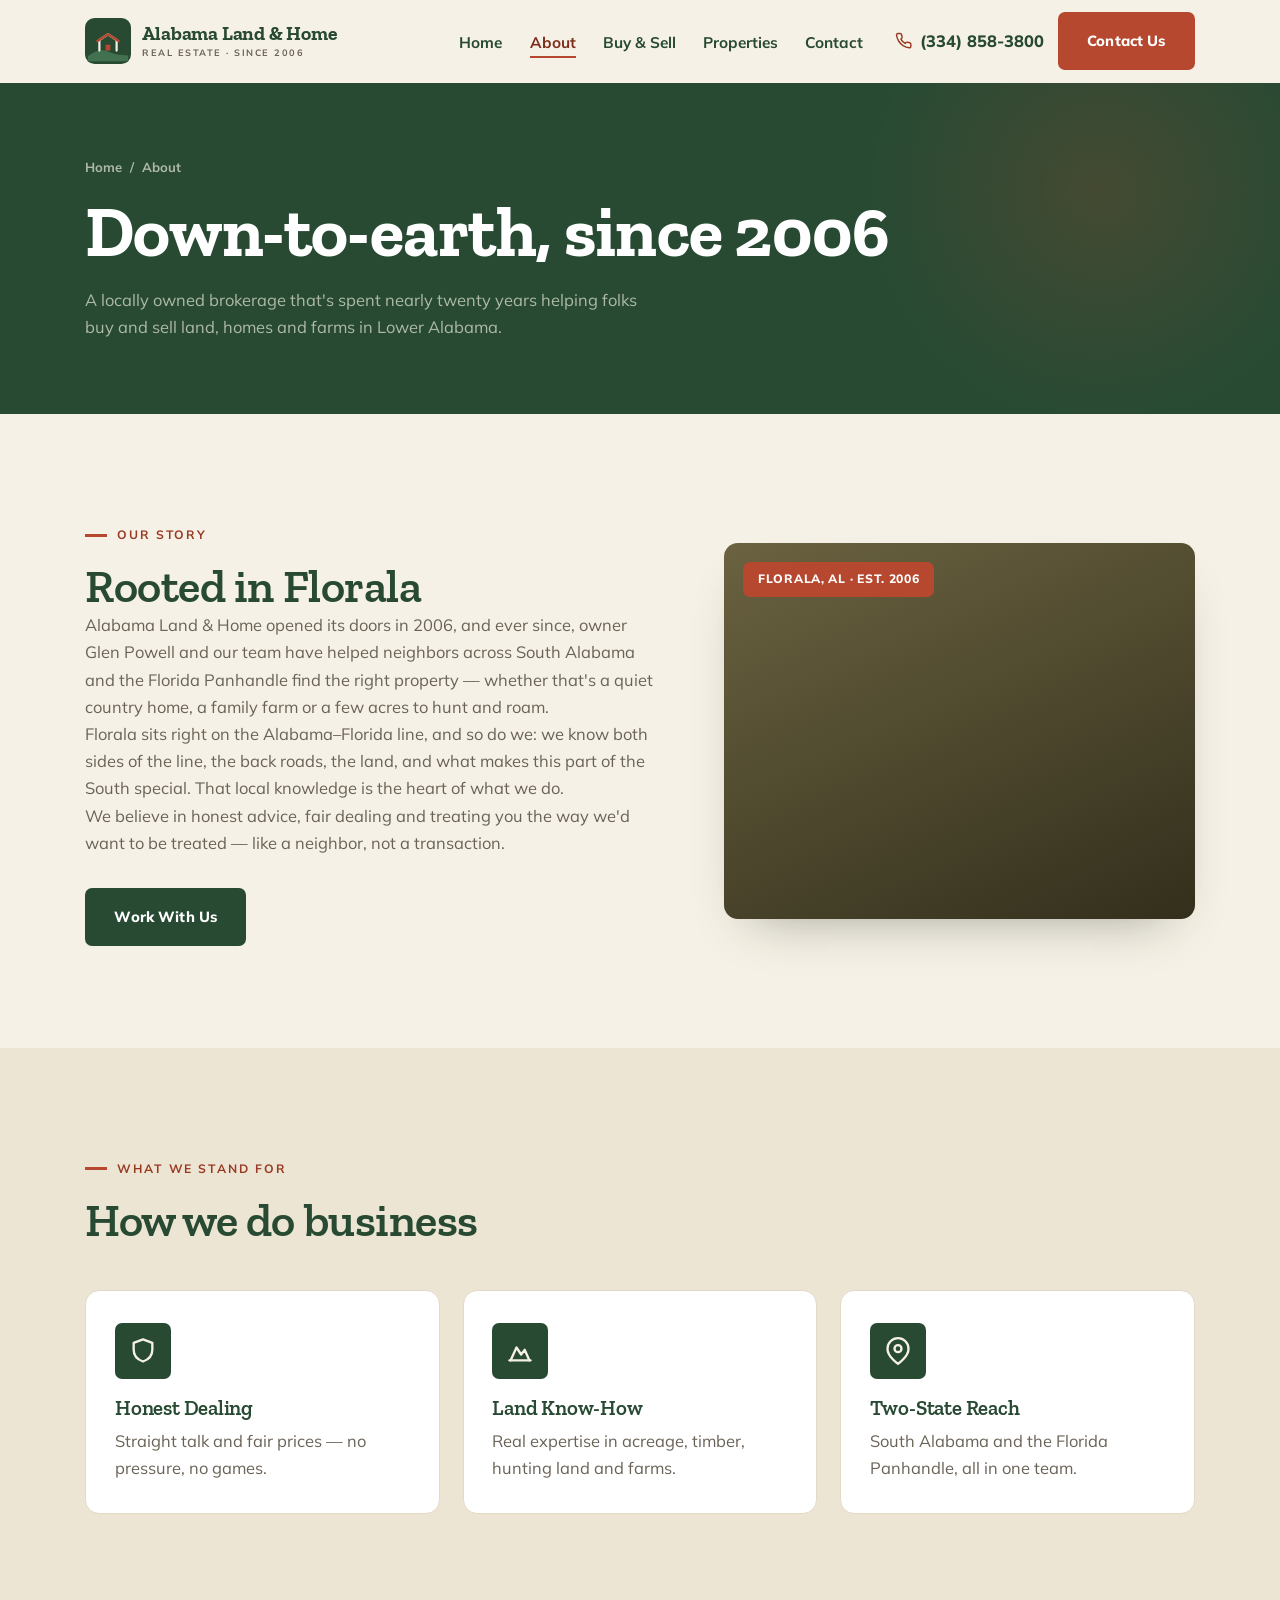
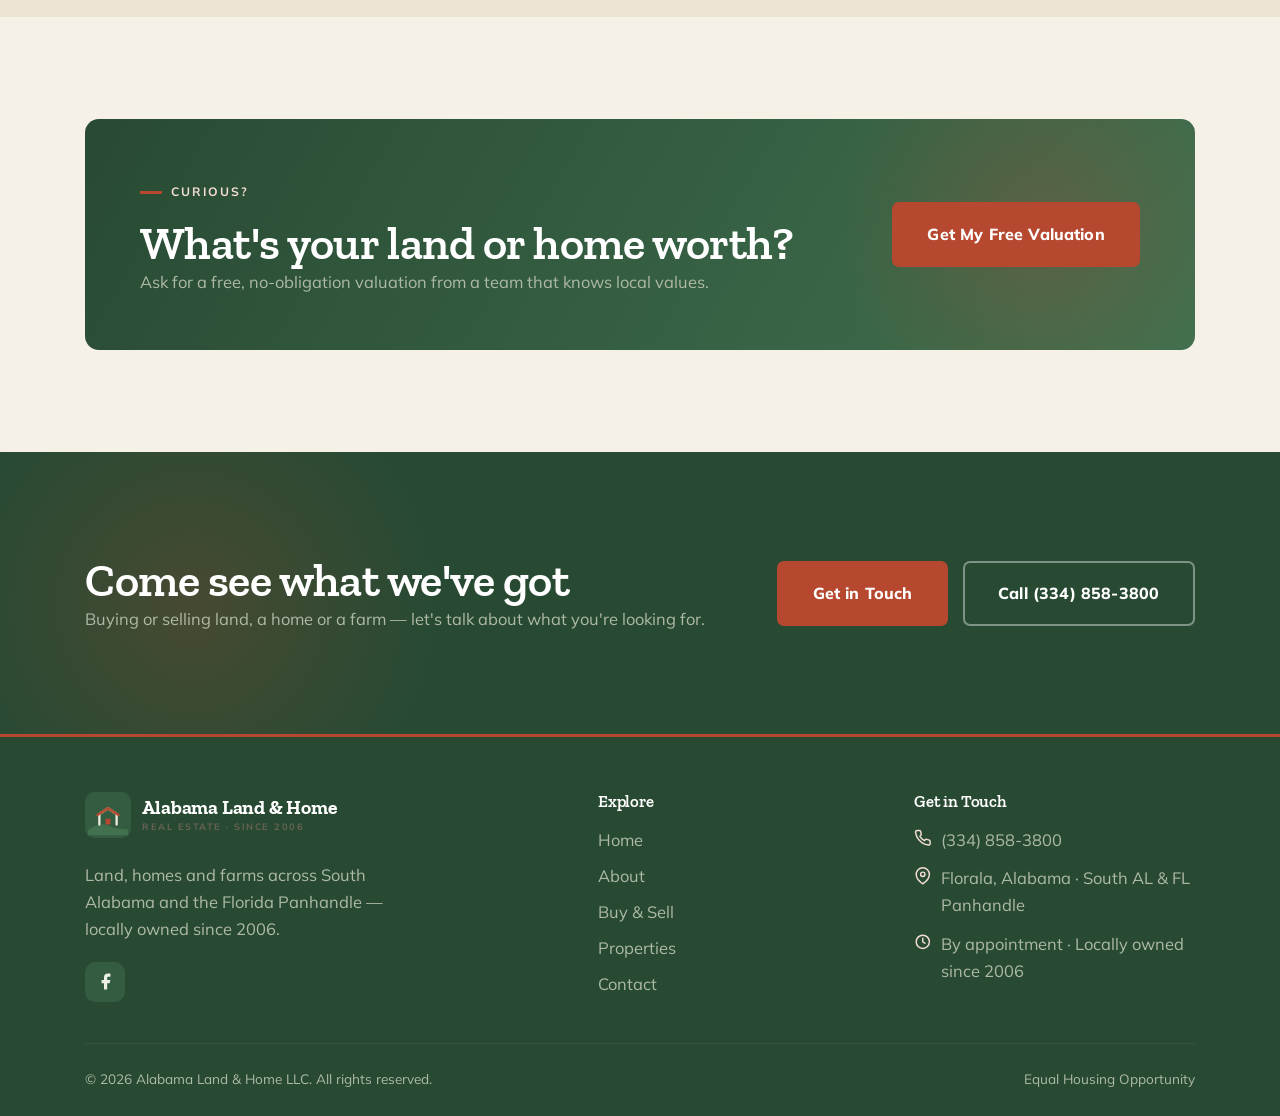
==== about.html @ 08a9256e "Initial commit: Alabama Land & Home LLC website Co-Authored-By: Claude Opus 4.8 <noreply@anthropic.c" ====
<!DOCTYPE html>
<html lang="en" class="no-js">
<head>
  <meta charset="UTF-8" />
  <meta name="viewport" content="width=device-width, initial-scale=1.0" />
  <title>About | Alabama Land &amp; Home LLC — Florala, AL Since 2006</title>
  <meta name="description" content="Alabama Land & Home LLC is a locally owned brokerage in Florala, AL, helping buyers and sellers find land, homes and farms across South Alabama and the FL Panhandle since 2006." />
  <meta name="theme-color" content="#284a33" />
  <link rel="icon" href="assets/icons/favicon.svg" type="image/svg+xml" />
  <link rel="preconnect" href="https://fonts.googleapis.com" />
  <link rel="preconnect" href="https://fonts.gstatic.com" crossorigin />
  <link href="https://fonts.googleapis.com/css2?family=Zilla+Slab:wght@500;600;700&family=Mulish:wght@400;500;600;700;800&display=swap" rel="stylesheet" />
  <link rel="stylesheet" href="css/style.css" />
</head>
<body>
  <a class="skip-link" href="#main">Skip to content</a>

  <header class="header">
    <div class="container">
      <nav class="nav" aria-label="Primary">
        <a href="index.html" class="logo" aria-label="Alabama Land & Home — home">
          <svg class="logo__mark" viewBox="0 0 48 48" aria-hidden="true">
            <rect width="48" height="48" rx="10" fill="#284a33"/>
            <path d="M3 40 Q15 31 24 35 T45 39 V45 H3 Z" fill="#41714f"/>
            <path d="M15 34V23l9-6 9 6v11" fill="none" stroke="#f6f1e6" stroke-width="2.3" stroke-linejoin="round" stroke-linecap="round"/>
            <path d="M13 24l11-7 11 7" fill="none" stroke="#b5482e" stroke-width="2.6" stroke-linejoin="round" stroke-linecap="round"/>
            <rect x="21.5" y="28" width="5" height="6" rx="0.5" fill="#b5482e"/>
          </svg>
          <span class="logo__name">Alabama Land &amp; Home<small>Real Estate · Since 2006</small></span>
        </a>
        <div class="nav__menu" id="nav-menu">
          <ul class="nav__links">
            <li><a class="nav__link" href="index.html">Home</a></li>
            <li><a class="nav__link" href="about.html">About</a></li>
            <li><a class="nav__link" href="services.html">Buy &amp; Sell</a></li>
            <li><a class="nav__link" href="gallery.html">Properties</a></li>
            <li><a class="nav__link" href="contact.html">Contact</a></li>
          </ul>
          <div class="nav__actions">
            <a href="tel:+13348583800" class="nav__phone" aria-label="Call (334) 858-3800">
              <svg viewBox="0 0 24 24" fill="none" stroke="currentColor" stroke-width="2" stroke-linecap="round" stroke-linejoin="round" aria-hidden="true"><path d="M22 16.92v3a2 2 0 0 1-2.18 2 19.79 19.79 0 0 1-8.63-3.07 19.5 19.5 0 0 1-6-6 19.79 19.79 0 0 1-3.07-8.67A2 2 0 0 1 4.11 2h3a2 2 0 0 1 2 1.72c.13.96.36 1.9.7 2.81a2 2 0 0 1-.45 2.11L8.09 9.91a16 16 0 0 0 6 6l1.27-1.27a2 2 0 0 1 2.11-.45c.91.34 1.85.57 2.81.7A2 2 0 0 1 22 16.92Z"/></svg>
              (334) 858-3800
            </a>
            <a href="contact.html" class="btn">Contact Us</a>
          </div>
        </div>
        <button class="nav__toggle" aria-label="Toggle menu" aria-controls="nav-menu" aria-expanded="false"><span></span></button>
      </nav>
    </div>
  </header>
  <div class="nav-scrim" aria-hidden="true"></div>

  <main id="main">
    <section class="pagehero">
      <div class="container pagehero__inner">
        <nav class="crumbs" aria-label="Breadcrumb"><a href="index.html">Home</a> / <span>About</span></nav>
        <h1>Down-to-earth, since 2006</h1>
        <p>A locally owned brokerage that's spent nearly twenty years helping folks buy and sell land, homes and farms in Lower Alabama.</p>
      </div>
    </section>

    <!-- STORY -->
    <section class="section">
      <div class="container split split--wide-left">
        <div class="reveal">
          <span class="eyebrow">Our Story</span>
          <h2 style="margin-top:1rem">Rooted in Florala</h2>
          <p class="muted">Alabama Land &amp; Home opened its doors in 2006, and ever since, owner Glen Powell and our team have helped neighbors across South Alabama and the Florida Panhandle find the right property — whether that's a quiet country home, a family farm or a few acres to hunt and roam.</p>
          <p class="muted">Florala sits right on the Alabama–Florida line, and so do we: we know both sides of the line, the back roads, the land, and what makes this part of the South special. That local knowledge is the heart of what we do.</p>
          <p class="muted">We believe in honest advice, fair dealing and treating you the way we'd want to be treated — like a neighbor, not a transaction.</p>
          <a href="contact.html" class="btn btn--pine mt-2">Work With Us</a>
        </div>
        <div class="feature__media feature__media--2 reveal" data-delay="1">
          <!-- Replace background with a real land / office / Glen Powell photo -->
          <span class="pill">Florala, AL · Est. 2006</span>
        </div>
      </div>
    </section>

    <!-- VALUES -->
    <section class="section section--cream">
      <div class="container">
        <div class="section-head reveal">
          <span class="eyebrow">What We Stand For</span>
          <h2 style="margin-top:1rem">How we do business</h2>
        </div>
        <div class="duo" style="grid-template-columns:repeat(auto-fit,minmax(230px,1fr))">
          <div class="duo__card"><div class="duo__ic"><svg viewBox="0 0 24 24" fill="none" stroke="currentColor" stroke-width="2" stroke-linecap="round" stroke-linejoin="round"><path d="M12 2 4 5v6c0 5 3.4 8.5 8 10 4.6-1.5 8-5 8-10V5l-8-3Z"/></svg></div><h3 style="font-size:1.3rem">Honest Dealing</h3><p>Straight talk and fair prices — no pressure, no games.</p></div>
          <div class="duo__card"><div class="duo__ic"><svg viewBox="0 0 24 24" fill="none" stroke="currentColor" stroke-width="2" stroke-linecap="round" stroke-linejoin="round"><path d="M3 20h18"/><path d="M4 20l5-11 4 6 3-4 4 9"/></svg></div><h3 style="font-size:1.3rem">Land Know-How</h3><p>Real expertise in acreage, timber, hunting land and farms.</p></div>
          <div class="duo__card"><div class="duo__ic"><svg viewBox="0 0 24 24" fill="none" stroke="currentColor" stroke-width="2" stroke-linecap="round" stroke-linejoin="round"><path d="M21 10c0 7-9 13-9 13s-9-6-9-13a9 9 0 0 1 18 0Z"/><circle cx="12" cy="10" r="3"/></svg></div><h3 style="font-size:1.3rem">Two-State Reach</h3><p>South Alabama and the Florida Panhandle, all in one team.</p></div>
        </div>
      </div>
    </section>

    <!-- VALUATION -->
    <section class="section">
      <div class="container">
        <div class="valuation reveal">
          <div class="valuation__inner">
            <div>
              <span class="eyebrow eyebrow--light">Curious?</span>
              <h2 style="margin-top:1rem">What's your land or home worth?</h2>
              <p>Ask for a free, no-obligation valuation from a team that knows local values.</p>
            </div>
            <div><a href="contact.html" class="btn btn--lg">Get My Free Valuation</a></div>
          </div>
        </div>
      </div>
    </section>

    <!-- CTA -->
    <section class="section cta">
      <div class="container cta__inner">
        <div class="reveal">
          <h2>Come see what we've got</h2>
          <p>Buying or selling land, a home or a farm — let's talk about what you're looking for.</p>
        </div>
        <div class="hero__actions reveal" data-delay="1">
          <a href="contact.html" class="btn btn--lg">Get in Touch</a>
          <a href="tel:+13348583800" class="btn btn--ghost-light btn--lg">Call (334) 858-3800</a>
        </div>
      </div>
    </section>
  </main>

  <footer class="footer">
    <div class="container">
      <div class="footer__grid">
        <div class="footer__about">
          <a href="index.html" class="logo" aria-label="Alabama Land & Home — home">
            <svg class="logo__mark" viewBox="0 0 48 48" aria-hidden="true">
              <rect width="48" height="48" rx="10" fill="#335c41"/>
              <path d="M3 40 Q15 31 24 35 T45 39 V45 H3 Z" fill="#41714f"/>
              <path d="M15 34V23l9-6 9 6v11" fill="none" stroke="#f6f1e6" stroke-width="2.3" stroke-linejoin="round" stroke-linecap="round"/>
              <path d="M13 24l11-7 11 7" fill="none" stroke="#b5482e" stroke-width="2.6" stroke-linejoin="round" stroke-linecap="round"/>
              <rect x="21.5" y="28" width="5" height="6" rx="0.5" fill="#b5482e"/>
            </svg>
            <span class="logo__name">Alabama Land &amp; Home<small>Real Estate · Since 2006</small></span>
          </a>
          <p>Land, homes and farms across South Alabama and the Florida Panhandle — locally owned since 2006.</p>
          <div class="footer__social">
            <a href="https://www.facebook.com/alabamalandandhome/" target="_blank" rel="noopener" aria-label="Alabama Land & Home on Facebook"><svg viewBox="0 0 24 24" fill="currentColor"><path d="M18 2h-3a5 5 0 0 0-5 5v3H7v4h3v8h4v-8h3l1-4h-4V7a1 1 0 0 1 1-1h3z"/></svg></a>
          </div>
        </div>
        <div>
          <h4>Explore</h4>
          <ul class="footer__links">
            <li><a href="index.html">Home</a></li>
            <li><a href="about.html">About</a></li>
            <li><a href="services.html">Buy &amp; Sell</a></li>
            <li><a href="gallery.html">Properties</a></li>
            <li><a href="contact.html">Contact</a></li>
          </ul>
        </div>
        <div>
          <h4>Get in Touch</h4>
          <ul class="footer__contact">
            <li><svg viewBox="0 0 24 24" fill="none" stroke="currentColor" stroke-width="2" stroke-linecap="round" stroke-linejoin="round"><path d="M22 16.92v3a2 2 0 0 1-2.18 2 19.79 19.79 0 0 1-8.63-3.07 19.5 19.5 0 0 1-6-6 19.79 19.79 0 0 1-3.07-8.67A2 2 0 0 1 4.11 2h3a2 2 0 0 1 2 1.72c.13.96.36 1.9.7 2.81a2 2 0 0 1-.45 2.11L8.09 9.91a16 16 0 0 0 6 6l1.27-1.27a2 2 0 0 1 2.11-.45c.91.34 1.85.57 2.81.7A2 2 0 0 1 22 16.92Z"/></svg><a href="tel:+13348583800">(334) 858-3800</a></li>
            <li><svg viewBox="0 0 24 24" fill="none" stroke="currentColor" stroke-width="2" stroke-linecap="round" stroke-linejoin="round"><path d="M21 10c0 7-9 13-9 13s-9-6-9-13a9 9 0 0 1 18 0Z"/><circle cx="12" cy="10" r="3"/></svg><span>Florala, Alabama · South AL &amp; FL Panhandle</span></li>
            <li><svg viewBox="0 0 24 24" fill="none" stroke="currentColor" stroke-width="2" stroke-linecap="round" stroke-linejoin="round"><circle cx="12" cy="12" r="9"/><polyline points="12 7 12 12 15 14"/></svg><span>By appointment · Locally owned since 2006</span></li>
          </ul>
        </div>
      </div>
      <div class="footer__bottom">
        <span>&copy; <span id="year">2026</span> Alabama Land &amp; Home LLC. All rights reserved.</span>
        <span>Equal Housing Opportunity</span>
      </div>
    </div>
  </footer>

  <button class="to-top" aria-label="Back to top"><svg viewBox="0 0 24 24" fill="none" stroke="currentColor" stroke-width="2.4" stroke-linecap="round" stroke-linejoin="round" width="20" height="20"><polyline points="18 15 12 9 6 15"/></svg></button>
  <nav class="callbar" aria-label="Quick actions">
    <a href="tel:+13348583800"><svg viewBox="0 0 24 24" fill="none" stroke="currentColor" stroke-width="2" stroke-linecap="round" stroke-linejoin="round"><path d="M22 16.92v3a2 2 0 0 1-2.18 2 19.79 19.79 0 0 1-8.63-3.07 19.5 19.5 0 0 1-6-6 19.79 19.79 0 0 1-3.07-8.67A2 2 0 0 1 4.11 2h3a2 2 0 0 1 2 1.72c.13.96.36 1.9.7 2.81a2 2 0 0 1-.45 2.11L8.09 9.91a16 16 0 0 0 6 6l1.27-1.27a2 2 0 0 1 2.11-.45c.91.34 1.85.57 2.81.7A2 2 0 0 1 22 16.92Z"/></svg>Call</a>
    <a href="contact.html"><svg viewBox="0 0 24 24" fill="none" stroke="currentColor" stroke-width="2" stroke-linecap="round" stroke-linejoin="round"><path d="M14 2H6a2 2 0 0 0-2 2v16a2 2 0 0 0 2 2h12a2 2 0 0 0 2-2V8z"/><polyline points="14 2 14 8 20 8"/></svg>Contact</a>
  </nav>

  <script src="js/main.js" defer></script>
</body>
</html>
---- css/style.css ----
/* =====================================================================
   Alabama Land & Home LLC — "Rustic Country" design system
   Deep pine green + warm cream + barn-red. Zilla Slab + Mulish.
   Land & homes across South Alabama & the Florida Panhandle. No frameworks.
   ===================================================================== */

/* ----------------------------- Tokens ------------------------------ */
:root {
  /* Brand */
  --pine:      #284a33;   /* deep forest/pine green */
  --pine-2:    #335c41;
  --pine-3:    #41714f;
  --rust:      #b5482e;   /* barn-red / rust accent */
  --rust-600:  #983a23;
  --rust-700:  #7c2f1c;
  --rust-100:  #f4ddd4;
  --rust-50:   #fbeee8;

  /* Neutrals */
  --cream:     #f6f1e6;   /* warm off-white */
  --cream-2:   #ede5d3;   /* surface */
  --tan:       #e2d6bd;
  --white:     #ffffff;
  --line:      #e3d9c5;
  --line-dark: #3a513f;
  --brown:     #6b5338;

  /* Text */
  --text:      #2a2620;
  --muted:     #6a6256;
  --on-dark:   #eef0e6;
  --on-dark-mut:#aebaa6;

  /* System */
  --radius:    7px;
  --radius-lg: 14px;
  --shadow:    0 24px 50px -28px rgba(28,38,24,.42);
  --shadow-sm: 0 12px 26px -16px rgba(28,38,24,.32);
  --shadow-rust:0 16px 30px -14px rgba(181,72,46,.4);
  --container: 1180px;
  --gutter:    clamp(1.1rem, 4vw, 2.2rem);
  --ease:      cubic-bezier(.2,.65,.25,1);

  --ff-display:"Zilla Slab", Georgia, "Times New Roman", serif;
  --ff-body:   "Mulish", system-ui, -apple-system, "Segoe UI", sans-serif;
}

/* ----------------------------- Reset ------------------------------- */
*, *::before, *::after { box-sizing: border-box; }
* { margin: 0; }
html { scroll-behavior: smooth; -webkit-text-size-adjust: 100%; }
@media (prefers-reduced-motion: reduce) {
  html { scroll-behavior: auto; }
  *, *::before, *::after { animation-duration: .001ms !important; transition-duration: .001ms !important; }
}
body {
  font-family: var(--ff-body);
  color: var(--text);
  background: var(--cream);
  line-height: 1.65;
  font-size: 1.03rem;
  -webkit-font-smoothing: antialiased;
  text-rendering: optimizeLegibility;
}
img, svg, picture, iframe { display: block; max-width: 100%; }
a { color: inherit; text-decoration: none; }
button { font: inherit; cursor: pointer; border: 0; background: none; color: inherit; }
input, textarea, select { font: inherit; color: inherit; }
ul { list-style: none; padding: 0; }
::selection { background: var(--rust); color: #fff; }
:focus-visible { outline: 3px solid var(--rust); outline-offset: 2px; border-radius: 3px; }

/* --------------------------- Typography ---------------------------- */
h1, h2, h3, h4, .display {
  font-family: var(--ff-display);
  font-weight: 600;
  line-height: 1.08;
  letter-spacing: -0.01em;
  color: var(--pine);
}
h1 { font-size: clamp(2.5rem, 5.6vw, 4.4rem); font-weight: 700; }
h2 { font-size: clamp(1.9rem, 4vw, 2.9rem); }
h3 { font-size: clamp(1.2rem, 2vw, 1.5rem); }
p { max-width: 64ch; }
em { font-style: italic; color: var(--rust-700); }
strong { font-weight: 700; }
.hl { color: var(--rust); }

.eyebrow {
  display: inline-flex; align-items: center; gap: .6rem;
  font-family: var(--ff-body); font-weight: 700; font-size: .76rem;
  text-transform: uppercase; letter-spacing: .16em; color: var(--rust-600);
}
.eyebrow::before { content: ""; width: 22px; height: 3px; background: var(--rust); }
.eyebrow--center { justify-content: center; }
.eyebrow--light { color: var(--rust-100); }
.lead { font-size: 1.18rem; color: var(--muted); }

/* --------------------------- Layout -------------------------------- */
.container { width: 100%; max-width: var(--container); margin-inline: auto; padding-inline: var(--gutter); }
.section { padding-block: clamp(3.6rem, 8vw, 6.5rem); }
.section--tight { padding-block: clamp(2.4rem, 5vw, 3.6rem); }
.section--cream { background: var(--cream-2); }
.section--pine { background: var(--pine); color: var(--on-dark); }
.section--pine h1, .section--pine h2, .section--pine h3 { color: #fff; }
.section--pine .lead, .section--pine .muted { color: var(--on-dark-mut); }
.section-head { max-width: 58ch; margin-bottom: 2.8rem; }
.section-head--center { margin-inline: auto; text-align: center; }
.section-head p { margin-top: .9rem; }
.split { display: grid; gap: clamp(2rem,5vw,4rem); align-items: center; }
@media (min-width: 900px) { .split { grid-template-columns: 1fr 1fr; } .split--wide-left { grid-template-columns: 1.1fr .9fr; } }
.muted { color: var(--muted); }

/* --------------------------- Buttons ------------------------------- */
.btn {
  --bg: var(--rust); --fg: #fff;
  display: inline-flex; align-items: center; gap: .55rem;
  background: var(--bg); color: var(--fg);
  font-family: var(--ff-body); font-weight: 800; font-size: .92rem; letter-spacing: .01em;
  padding: .92rem 1.7rem; border-radius: var(--radius); border: 2px solid var(--bg);
  transition: transform .18s var(--ease), background .18s var(--ease), box-shadow .18s var(--ease), color .18s var(--ease), border-color .18s var(--ease);
}
.btn:hover { transform: translateY(-2px); background: var(--rust-600); border-color: var(--rust-600); box-shadow: var(--shadow-rust); }
.btn--pine { --bg: var(--pine); border-color: var(--pine); }
.btn--pine:hover { background: var(--pine-2); border-color: var(--pine-2); box-shadow: var(--shadow); }
.btn--ghost { --bg: transparent; --fg: var(--pine); border-color: var(--line); }
.btn--ghost:hover { background: var(--pine); color: #fff; border-color: var(--pine); box-shadow: none; }
.btn--ghost-light { --bg: transparent; --fg: #fff; border-color: rgba(255,255,255,.4); }
.btn--ghost-light:hover { background: #fff; color: var(--pine); border-color: #fff; box-shadow: none; }
.btn--lg { padding: 1.08rem 2.1rem; font-size: 1rem; }
.btn svg { width: 1.1em; height: 1.1em; }

/* --------------------------- Header / Nav -------------------------- */
.header { position: sticky; top: 0; z-index: 60; background: rgba(246,241,230,.92); backdrop-filter: blur(10px); border-bottom: 1px solid transparent; transition: border-color .3s var(--ease), box-shadow .3s var(--ease); }
.header.is-stuck { border-bottom-color: var(--line); box-shadow: 0 10px 30px -22px rgba(28,38,24,.3); }
.nav { display: flex; align-items: center; justify-content: space-between; gap: 1.2rem; height: 82px; }
.logo { display: inline-flex; align-items: center; gap: .7rem; color: var(--pine); }
.logo__mark { width: 46px; height: 46px; flex: none; }
.logo__name { font-family: var(--ff-display); font-weight: 700; font-size: 1.22rem; letter-spacing: -.01em; line-height: 1.02; }
.logo__name small { display: block; font-family: var(--ff-body); font-size: .58rem; font-weight: 700; letter-spacing: .16em; text-transform: uppercase; color: var(--muted); margin-top: .28rem; }

.nav__menu { display: flex; align-items: center; gap: 2rem; }
.nav__links { display: flex; align-items: center; gap: 1.7rem; }
.nav__link { font-family: var(--ff-body); font-weight: 700; font-size: .96rem; color: var(--pine); position: relative; padding: .3rem 0; transition: color .2s var(--ease); }
.nav__link::after { content: ""; position: absolute; left: 0; bottom: -2px; width: 0; height: 2px; background: var(--rust); transition: width .22s var(--ease); }
.nav__link:hover { color: var(--rust-700); }
.nav__link:hover::after, .nav__link.is-active::after { width: 100%; }
.nav__link.is-active { color: var(--rust-700); }
.nav__actions { display: flex; align-items: center; gap: .9rem; }
.nav__phone { display: inline-flex; align-items: center; gap: .45rem; font-family: var(--ff-body); font-weight: 800; color: var(--pine); }
.nav__phone svg { width: 1.05em; color: var(--rust-600); }

.nav__toggle { display: none; width: 46px; height: 46px; border-radius: var(--radius); border: 1px solid var(--line); background: var(--white); position: relative; }
.nav__toggle span, .nav__toggle span::before, .nav__toggle span::after { content: ""; position: absolute; left: 50%; top: 50%; width: 22px; height: 2.4px; background: var(--pine); border-radius: 2px; transform: translate(-50%,-50%); transition: transform .25s var(--ease), opacity .25s var(--ease); }
.nav__toggle span::before { transform: translate(-50%,-7px); }
.nav__toggle span::after  { transform: translate(-50%,7px); }
.nav__toggle[aria-expanded="true"] span { background: transparent; }
.nav__toggle[aria-expanded="true"] span::before { transform: translate(-50%,0) rotate(45deg); }
.nav__toggle[aria-expanded="true"] span::after  { transform: translate(-50%,0) rotate(-45deg); }

@media (max-width: 940px) {
  .nav__toggle { display: block; z-index: 70; }
  .nav__menu { position: fixed; inset: 0 0 0 auto; width: min(84vw, 350px); flex-direction: column; align-items: flex-start; justify-content: center; gap: 2rem; background: var(--white); padding: 5rem 2rem; box-shadow: var(--shadow); transform: translateX(100%); transition: transform .32s var(--ease); z-index: 65; }
  .nav__menu.is-open { transform: translateX(0); }
  .nav__links { flex-direction: column; align-items: flex-start; gap: 1.3rem; }
  .nav__link { font-size: 1.1rem; }
  .nav__actions { flex-direction: column; align-items: flex-start; gap: 1rem; width: 100%; }
  .nav__actions .btn { width: 100%; justify-content: center; }
  .nav-scrim { position: fixed; inset: 0; background: rgba(20,30,18,.5); opacity: 0; visibility: hidden; transition: opacity .3s; z-index: 64; }
  .nav-scrim.is-open { opacity: 1; visibility: visible; }
}

/* ----------------------------- Hero -------------------------------- */
.hero { position: relative; background: var(--pine); color: var(--on-dark); overflow: hidden; }
.hero::after { content: ""; position: absolute; right: -8%; top: -30%; width: 46%; aspect-ratio: 1; background: radial-gradient(circle, rgba(181,72,46,.2), transparent 64%); }
.hero__inner { position: relative; display: grid; gap: clamp(2rem,5vw,3.5rem); align-items: center; padding-block: clamp(3.4rem,8vw,5.5rem); }
@media (min-width: 940px) { .hero__inner { grid-template-columns: 1.05fr .95fr; } }
.hero__copy { display: grid; gap: 1.4rem; }
.hero h1 { color: #fff; }
.hero h1 em { color: var(--rust-100); }
.hero__lead { font-size: 1.2rem; color: var(--on-dark-mut); max-width: 46ch; }
.hero__actions { display: flex; flex-wrap: wrap; gap: .9rem; align-items: center; }
.hero__chips { display: flex; flex-wrap: wrap; gap: .6rem 1.4rem; margin-top: .2rem; }
.hero__chip { display: inline-flex; align-items: center; gap: .5rem; font-weight: 700; font-size: .88rem; color: var(--on-dark); }
.hero__chip svg { width: 1.05em; color: var(--rust-100); }
.hero__visual { position: relative; }
.hero__img { aspect-ratio: 4/4.2; border-radius: var(--radius-lg); overflow: hidden; background: linear-gradient(155deg,#3d6a48,#1b3324); border: 1px solid var(--line-dark); }
.hero__card { position: absolute; left: -1.1rem; bottom: 1.4rem; background: var(--white); color: var(--text); border-radius: var(--radius-lg); padding: 1rem 1.2rem; box-shadow: var(--shadow); display: grid; gap: .15rem; }
.hero__card b { font-family: var(--ff-display); font-size: 1.4rem; color: var(--pine); }
.hero__card span { font-size: .8rem; color: var(--muted); }

/* --------------------------- Search bar ---------------------------- */
.searchbar { background: var(--white); border-radius: var(--radius-lg); box-shadow: var(--shadow); padding: .7rem; display: grid; gap: .6rem; }
@media (min-width: 720px) { .searchbar { grid-template-columns: 1.4fr 1fr 1fr auto; align-items: stretch; } }
.searchbar__field { display: grid; gap: .15rem; padding: .35rem .8rem; }
.searchbar__field + .searchbar__field { border-left: 1px solid var(--line); }
@media (max-width: 719px) { .searchbar__field + .searchbar__field { border-left: 0; border-top: 1px solid var(--line); } }
.searchbar__field label { font-size: .68rem; text-transform: uppercase; letter-spacing: .12em; font-weight: 800; color: var(--muted); }
.searchbar__field select, .searchbar__field input { border: 0; background: transparent; padding: .2rem 0; font-weight: 700; color: var(--pine); outline: none; }
.searchbar .btn { justify-content: center; }

/* --------------------------- Land | Home duo ----------------------- */
.duo { display: grid; gap: 1.4rem; }
@media (min-width: 800px) { .duo { grid-template-columns: 1fr 1fr; } }
.duo__card { background: var(--white); border: 1px solid var(--line); border-radius: var(--radius-lg); padding: 2rem 1.8rem; }
.duo__ic { width: 56px; height: 56px; border-radius: var(--radius); background: var(--pine); color: var(--cream); display: grid; place-items: center; margin-bottom: 1.1rem; }
.duo__ic svg { width: 28px; height: 28px; }
.duo__card h3 { font-size: 1.5rem; margin-bottom: .5rem; }
.duo__card p { color: var(--muted); }
.duo__card ul { display: grid; gap: .5rem; margin-top: 1rem; }
.duo__card li { display: grid; grid-template-columns: auto 1fr; gap: .6rem; color: var(--muted); font-size: .96rem; }
.duo__card li svg { width: 1.15rem; color: var(--rust-600); margin-top: .2rem; }

/* --------------------------- Communities --------------------------- */
.communities { display: grid; gap: 1.3rem; grid-template-columns: repeat(auto-fit, minmax(240px,1fr)); }
.community { position: relative; aspect-ratio: 4/3.4; border-radius: var(--radius-lg); overflow: hidden; display: grid; align-content: end; padding: 1.4rem; color: #fff; background-size: cover; background-position: center; transition: transform .25s var(--ease); }
.community::before { content: ""; position: absolute; inset: 0; background: linear-gradient(180deg, rgba(20,30,18,.05) 30%, rgba(16,26,16,.85)); }
.community > * { position: relative; }
.community:hover { transform: translateY(-5px); }
.community h3 { color: #fff; font-size: 1.35rem; }
.community span { font-size: .85rem; color: var(--on-dark-mut); display: inline-flex; align-items: center; gap: .4rem; margin-top: .2rem; }
.community span svg { width: 1em; color: var(--rust-100); }
.c-1 { background-image: linear-gradient(155deg,#4a6e44,#1f3320); }
.c-2 { background-image: linear-gradient(155deg,#5a6e3a,#2a3318); }
.c-3 { background-image: linear-gradient(155deg,#3f6a52,#163326); }
.c-4 { background-image: linear-gradient(155deg,#6a6240,#332f1c); }

/* --------------------------- Property cards ------------------------ */
.properties { display: grid; gap: 1.4rem; grid-template-columns: repeat(auto-fill, minmax(290px,1fr)); }
.property { background: var(--white); border: 1px solid var(--line); border-radius: var(--radius-lg); overflow: hidden; transition: transform .2s var(--ease), box-shadow .2s var(--ease); }
.property:hover { transform: translateY(-5px); box-shadow: var(--shadow); }
.property.is-hidden { display: none; }
.property__media { aspect-ratio: 16/11; position: relative; background-size: cover; background-position: center; }
.property__badge { position: absolute; left: .8rem; top: .8rem; background: var(--rust); color: #fff; font-weight: 800; font-size: .72rem; text-transform: uppercase; letter-spacing: .06em; padding: .3rem .7rem; border-radius: var(--radius); }
.property__badge--sold { background: var(--pine); }
.property__badge--land { background: var(--brown); }
.property__body { padding: 1.2rem 1.3rem 1.4rem; }
.property__price { font-family: var(--ff-display); font-weight: 700; font-size: 1.5rem; color: var(--pine); }
.property__addr { color: var(--muted); font-size: .94rem; margin-top: .15rem; }
.property__meta { display: flex; flex-wrap: wrap; gap: 1.1rem; margin-top: .9rem; padding-top: .9rem; border-top: 1px solid var(--line); font-size: .88rem; color: var(--text); }
.property__meta span { display: inline-flex; align-items: center; gap: .35rem; }
.property__meta svg { width: 1.1em; color: var(--rust-600); }
.p-1 { background-image: linear-gradient(155deg,#5a6e44,#283320); }
.p-2 { background-image: linear-gradient(155deg,#6a6e4a,#333620); }
.p-3 { background-image: linear-gradient(155deg,#4a6e52,#1e3326); }
.p-4 { background-image: linear-gradient(155deg,#7a6a45,#383020); }
.p-5 { background-image: linear-gradient(155deg,#5a7044,#26331f); }
.p-6 { background-image: linear-gradient(155deg,#6e6a50,#322f24); }

/* --------------------------- Filters ------------------------------- */
.filters { display: flex; flex-wrap: wrap; gap: .6rem; margin-bottom: 2rem; }
.filter { font-family: var(--ff-body); font-weight: 700; font-size: .9rem; padding: .55rem 1.15rem; border-radius: var(--radius); border: 1px solid var(--line); background: var(--white); color: var(--pine); transition: all .2s var(--ease); }
.filter:hover { border-color: var(--rust); }
.filter.is-active { background: var(--pine); color: #fff; border-color: var(--pine); }

/* --------------------------- Feature ------------------------------- */
.feature__media { position: relative; aspect-ratio: 5/4; border-radius: var(--radius-lg); overflow: hidden; background: linear-gradient(155deg,#4a6e44,#1f3320); box-shadow: var(--shadow); }
.feature__media--2 { background: linear-gradient(155deg,#6a6240,#332f1c); }
.feature__media .pill { position: absolute; left: 1.2rem; top: 1.2rem; background: var(--rust); color: #fff; font-family: var(--ff-body); font-weight: 800; font-size: .76rem; text-transform: uppercase; letter-spacing: .06em; padding: .45rem .9rem; border-radius: var(--radius); }
.checks { display: grid; gap: 1rem; margin-top: 1.6rem; }
.checks li { display: grid; grid-template-columns: auto 1fr; gap: .85rem; align-items: start; }
.checks .tick { width: 28px; height: 28px; border-radius: 50%; background: var(--rust-50); color: var(--rust-700); display: grid; place-items: center; flex: none; margin-top: .1rem; border: 1px solid var(--rust-100); }
.checks .tick svg { width: 15px; height: 15px; }
.checks b { font-family: var(--ff-display); font-weight: 600; font-size: 1.08rem; }
.checks span.t { display: block; color: var(--muted); font-size: .96rem; }

/* ----------------------------- Stats ------------------------------- */
.stats { display: grid; grid-template-columns: repeat(2,1fr); gap: 1.2rem; }
@media (min-width: 760px) { .stats { grid-template-columns: repeat(4,1fr); } }
.stat { text-align: center; padding: 1.6rem 1rem; background: var(--pine-2); border: 1px solid var(--line-dark); border-radius: var(--radius-lg); }
.stat__num { font-family: var(--ff-display); font-weight: 700; font-size: clamp(2rem,4.5vw,2.8rem); color: var(--rust-100); line-height: 1; }
.stat__num span { font-size: 1em; }
.stat__label { color: var(--on-dark-mut); font-size: .86rem; margin-top: .5rem; }

/* --------------------------- Valuation CTA ------------------------- */
.valuation { position: relative; background: linear-gradient(120deg, var(--pine), var(--pine-3)); color: var(--on-dark); border-radius: var(--radius-lg); overflow: hidden; padding: clamp(2rem,5vw,3.4rem); }
.valuation::before { content: ""; position: absolute; right: -6%; top: -50%; width: 40%; aspect-ratio: 1; background: radial-gradient(circle, rgba(181,72,46,.25), transparent 64%); }
.valuation__inner { position: relative; display: grid; gap: 1.4rem; align-items: center; }
@media (min-width: 820px) { .valuation__inner { grid-template-columns: 1.4fr auto; } }
.valuation h2 { color: #fff; }
.valuation p { color: var(--on-dark-mut); }

/* ---------------------------- Owner -------------------------------- */
.owner { display: grid; gap: clamp(1.6rem,4vw,3rem); align-items: center; }
@media (min-width: 820px) { .owner { grid-template-columns: .85fr 1.15fr; } }
.owner__photo { aspect-ratio: 1; border-radius: var(--radius-lg); overflow: hidden; background: linear-gradient(155deg,#6a6240,#332f1c); box-shadow: var(--shadow); position: relative; }
.owner__photo .pill { position: absolute; left: 1rem; bottom: 1rem; background: var(--white); color: var(--pine); font-family: var(--ff-body); font-weight: 800; font-size: .82rem; padding: .4rem .85rem; border-radius: var(--radius); }
.owner__quote { font-family: var(--ff-display); font-weight: 600; font-size: clamp(1.4rem,2.6vw,1.9rem); line-height: 1.3; color: var(--pine); }
.owner__by { margin-top: 1rem; font-family: var(--ff-body); font-weight: 800; }
.owner__by span { display: block; color: var(--muted); font-weight: 600; font-size: .9rem; }

/* --------------------------- Reviews ------------------------------- */
.reviews { display: grid; gap: 1.3rem; grid-template-columns: repeat(auto-fit, minmax(285px,1fr)); }
.review { background: var(--white); border: 1px solid var(--line); border-radius: var(--radius-lg); padding: 1.8rem; }
.review__stars { color: var(--rust); letter-spacing: .1em; margin-bottom: .8rem; font-size: 1.05rem; }
.review p { color: var(--text); font-size: 1.02rem; font-style: italic; }
.review__by { display: flex; align-items: center; gap: .8rem; margin-top: 1.2rem; }
.review__av { width: 42px; height: 42px; border-radius: 50%; background: var(--pine); color: var(--cream); display: grid; place-items: center; font-family: var(--ff-display); font-weight: 700; }
.review__by b { font-family: var(--ff-display); display: block; font-size: .98rem; color: var(--pine); }
.review__by span { font-size: .84rem; color: var(--muted); }

/* ----------------------------- Steps ------------------------------- */
.steps { display: grid; gap: 1.2rem; grid-template-columns: repeat(auto-fit, minmax(210px,1fr)); }
.step { background: var(--white); border: 1px solid var(--line); border-radius: var(--radius-lg); padding: 1.7rem 1.5rem; }
.step__n { width: 46px; height: 46px; border-radius: 50%; background: var(--pine); color: var(--cream); display: grid; place-items: center; font-family: var(--ff-display); font-weight: 700; font-size: 1.2rem; margin-bottom: 1rem; }
.step:nth-child(1) .step__n { background: var(--rust); color: #fff; }
.step h3 { font-size: 1.18rem; margin-bottom: .4rem; }
.step p { color: var(--muted); font-size: .95rem; }

/* ----------------------------- Area -------------------------------- */
.area__chips { display: flex; flex-wrap: wrap; gap: .6rem; margin-top: 1.3rem; }
.area__chip { display: inline-flex; align-items: center; gap: .4rem; background: var(--white); border: 1px solid var(--line); padding: .5rem 1rem; border-radius: var(--radius); font-size: .9rem; font-weight: 700; }
.area__chip svg { width: 1em; color: var(--rust-600); }
.area__map { border-radius: var(--radius-lg); overflow: hidden; min-height: 320px; box-shadow: var(--shadow-sm); border: 1px solid var(--line); }
.area__map iframe { width: 100%; height: 100%; min-height: 320px; border: 0; filter: grayscale(.25) sepia(.1) contrast(1.03); }

/* ------------------------------ CTA -------------------------------- */
.cta { position: relative; background: var(--pine); color: #fff; overflow: hidden; }
.cta::before { content: ""; position: absolute; left: -6%; bottom: -50%; width: 42%; aspect-ratio: 1; background: radial-gradient(circle, rgba(181,72,46,.22), transparent 64%); }
.cta__inner { position: relative; display: grid; gap: 1.6rem; align-items: center; }
@media (min-width: 820px) { .cta__inner { grid-template-columns: 1.5fr auto; } }
.cta h2 { color: #fff; }
.cta p { color: var(--on-dark-mut); }

/* ------------------------- Page hero (inner) ----------------------- */
.pagehero { position: relative; background: var(--pine); color: var(--on-dark); padding-block: clamp(3rem,7vw,4.6rem); overflow: hidden; }
.pagehero::after { content: ""; position: absolute; right: -6%; top: -45%; width: 40%; aspect-ratio: 1; background: radial-gradient(circle, rgba(181,72,46,.2), transparent 64%); }
.pagehero__inner { position: relative; }
.pagehero h1 { color: #fff; }
.pagehero p { color: var(--on-dark-mut); margin-top: 1rem; max-width: 56ch; }
.crumbs { display: flex; gap: .5rem; align-items: center; font-family: var(--ff-body); font-weight: 700; font-size: .82rem; color: var(--on-dark-mut); margin-bottom: 1rem; }
.crumbs a:hover { color: var(--rust-100); }

/* ----------------------- Detailed service -------------------------- */
.svc { display: grid; gap: clamp(1.6rem,4vw,3.2rem); align-items: center; padding-block: clamp(2.4rem,5vw,3.6rem); border-bottom: 1px solid var(--line); scroll-margin-top: 100px; }
@media (min-width: 860px) { .svc { grid-template-columns: 1fr 1fr; } .svc:nth-child(even) .svc__media { order: -1; } }
.svc__media { aspect-ratio: 4/3; border-radius: var(--radius-lg); overflow: hidden; position: relative; background: linear-gradient(155deg,#4a6e44,#1f3320); box-shadow: var(--shadow-sm); }
.svc__media .pill { position: absolute; left: 1.1rem; top: 1.1rem; background: var(--rust); color: #fff; font-family: var(--ff-body); font-weight: 800; font-size: .74rem; text-transform: uppercase; letter-spacing: .06em; padding: .4rem .85rem; border-radius: var(--radius); }
.svc__ic { width: 56px; height: 56px; border-radius: var(--radius); background: var(--pine); color: var(--cream); display: grid; place-items: center; margin-bottom: 1rem; }
.svc__ic svg { width: 28px; height: 28px; }
.svc h2 { margin-bottom: .7rem; }
.ticks { display: grid; gap: .55rem; margin-top: 1.2rem; }
.ticks li { display: grid; grid-template-columns: auto 1fr; gap: .65rem; color: var(--muted); align-items: start; }
.ticks svg { width: 1.2rem; height: 1.2rem; color: var(--rust-600); margin-top: .2rem; }

/* ------------------------------ Forms ------------------------------ */
.form { display: grid; gap: 1.1rem; }
.field { display: grid; gap: .4rem; }
.field label { font-family: var(--ff-body); font-weight: 800; font-size: .84rem; }
.field label .req { color: var(--rust-600); }
.field input, .field select, .field textarea { background: var(--white); border: 1px solid var(--line); border-radius: var(--radius); padding: .85rem 1rem; transition: border-color .2s var(--ease), box-shadow .2s var(--ease); }
.field textarea { resize: vertical; min-height: 130px; }
.field input:focus, .field select:focus, .field textarea:focus { outline: none; border-color: var(--rust); box-shadow: 0 0 0 3px var(--rust-50); }
.field.is-invalid input, .field.is-invalid select, .field.is-invalid textarea { border-color: #d9534f; box-shadow: 0 0 0 3px rgba(217,83,79,.14); }
.field__error { color: #c0392b; font-size: .82rem; min-height: 1em; }
.form__row { display: grid; gap: 1.1rem; }
@media (min-width: 600px) { .form__row { grid-template-columns: 1fr 1fr; } }
.form__success { display: none; background: var(--rust-50); border: 1px solid var(--rust); border-left-width: 4px; border-radius: var(--radius-lg); padding: 1.1rem 1.3rem; }
.form__success.is-visible { display: block; }
.form__success strong { font-family: var(--ff-display); }

/* ----------------------------- FAQ --------------------------------- */
.faq { display: grid; gap: .8rem; }
.faq__item { background: var(--white); border: 1px solid var(--line); border-radius: var(--radius); overflow: hidden; }
.faq__q { width: 100%; text-align: left; display: flex; align-items: center; justify-content: space-between; gap: 1rem; padding: 1.15rem 1.3rem; font-family: var(--ff-display); font-weight: 600; font-size: 1.1rem; color: var(--pine); }
.faq__q .ic { width: 1.4rem; height: 1.4rem; flex: none; color: var(--rust-600); transition: transform .25s var(--ease); }
.faq__item.is-open .faq__q .ic { transform: rotate(45deg); }
.faq__a { max-height: 0; overflow: hidden; transition: max-height .3s var(--ease); }
.faq__a p { padding: 0 1.3rem 1.2rem; color: var(--muted); }

/* ----------------------------- Footer ------------------------------ */
.footer { background: var(--pine); color: var(--on-dark-mut); padding-block: 3.4rem 1.6rem; border-top: 3px solid var(--rust); }
.footer__grid { display: grid; gap: 2.2rem; grid-template-columns: 1fr; }
@media (min-width: 760px) { .footer__grid { grid-template-columns: 1.7fr 1fr 1fr; } }
.footer .logo { color: #fff; }
.footer__about p { margin-top: 1rem; max-width: 34ch; }
.footer__social { display: flex; gap: .6rem; margin-top: 1.2rem; }
.footer__social a { width: 40px; height: 40px; border-radius: 10px; background: var(--pine-2); display: grid; place-items: center; color: var(--on-dark); transition: background .2s var(--ease), color .2s var(--ease); }
.footer__social a:hover { background: var(--rust); color: #fff; }
.footer__social svg { width: 1.2rem; height: 1.2rem; }
.footer h4 { color: #fff; font-family: var(--ff-display); font-size: 1.05rem; margin-bottom: 1rem; }
.footer__links { display: grid; gap: .55rem; }
.footer__links a:hover, .footer__contact a:hover { color: var(--rust-100); }
.footer__contact { display: grid; gap: .7rem; }
.footer__contact li { display: flex; gap: .6rem; align-items: flex-start; }
.footer__contact svg { width: 1.1rem; height: 1.1rem; color: var(--rust-100); flex: none; margin-top: .2rem; }
.footer__bottom { border-top: 1px solid var(--line-dark); margin-top: 2.6rem; padding-top: 1.5rem; display: flex; flex-wrap: wrap; gap: .5rem 1.5rem; justify-content: space-between; font-size: .85rem; }

/* ------------------------ Back to top + call bar ------------------- */
.to-top { position: fixed; right: 1.1rem; bottom: 5.4rem; z-index: 55; width: 48px; height: 48px; border-radius: 50%; background: var(--pine); color: #fff; display: grid; place-items: center; box-shadow: var(--shadow); opacity: 0; visibility: hidden; transform: translateY(10px); transition: all .25s var(--ease); }
.to-top:hover { background: var(--rust); }
.to-top.is-visible { opacity: 1; visibility: visible; transform: translateY(0); }
@media (min-width: 760px) { .to-top { bottom: 1.4rem; } }

.callbar { position: fixed; left: 0; right: 0; bottom: 0; z-index: 56; display: grid; grid-template-columns: 1fr 1fr; background: var(--pine); border-top: 1px solid var(--line-dark); }
.callbar a { display: flex; align-items: center; justify-content: center; gap: .5rem; padding: .95rem; font-family: var(--ff-body); font-weight: 800; font-size: .92rem; color: #fff; }
.callbar a + a { background: var(--rust); }
.callbar svg { width: 1.1em; height: 1.1em; }
@media (min-width: 760px) { .callbar { display: none; } }
@media (max-width: 759px) { body { padding-bottom: 56px; } }

/* ------------------------- Reveal animation ------------------------ */
.reveal { opacity: 0; transform: translateY(24px); transition: opacity .7s var(--ease), transform .7s var(--ease); }
.reveal.is-in { opacity: 1; transform: none; }
.reveal[data-delay="1"] { transition-delay: .09s; }
.reveal[data-delay="2"] { transition-delay: .18s; }
.reveal[data-delay="3"] { transition-delay: .27s; }
.no-js .reveal { opacity: 1; transform: none; }

/* ------------------------------ Utils ------------------------------ */
.text-center { text-align: center; }
.mt-2 { margin-top: 2rem; }
.sr-only { position: absolute; width: 1px; height: 1px; padding: 0; margin: -1px; overflow: hidden; clip: rect(0,0,0,0); white-space: nowrap; border: 0; }
.skip-link { position: absolute; left: .5rem; top: -3.5rem; background: var(--rust); color: #fff; padding: .6rem 1rem; border-radius: var(--radius); z-index: 100; font-family: var(--ff-body); font-weight: 800; transition: top .2s; }
.skip-link:focus { top: .5rem; }
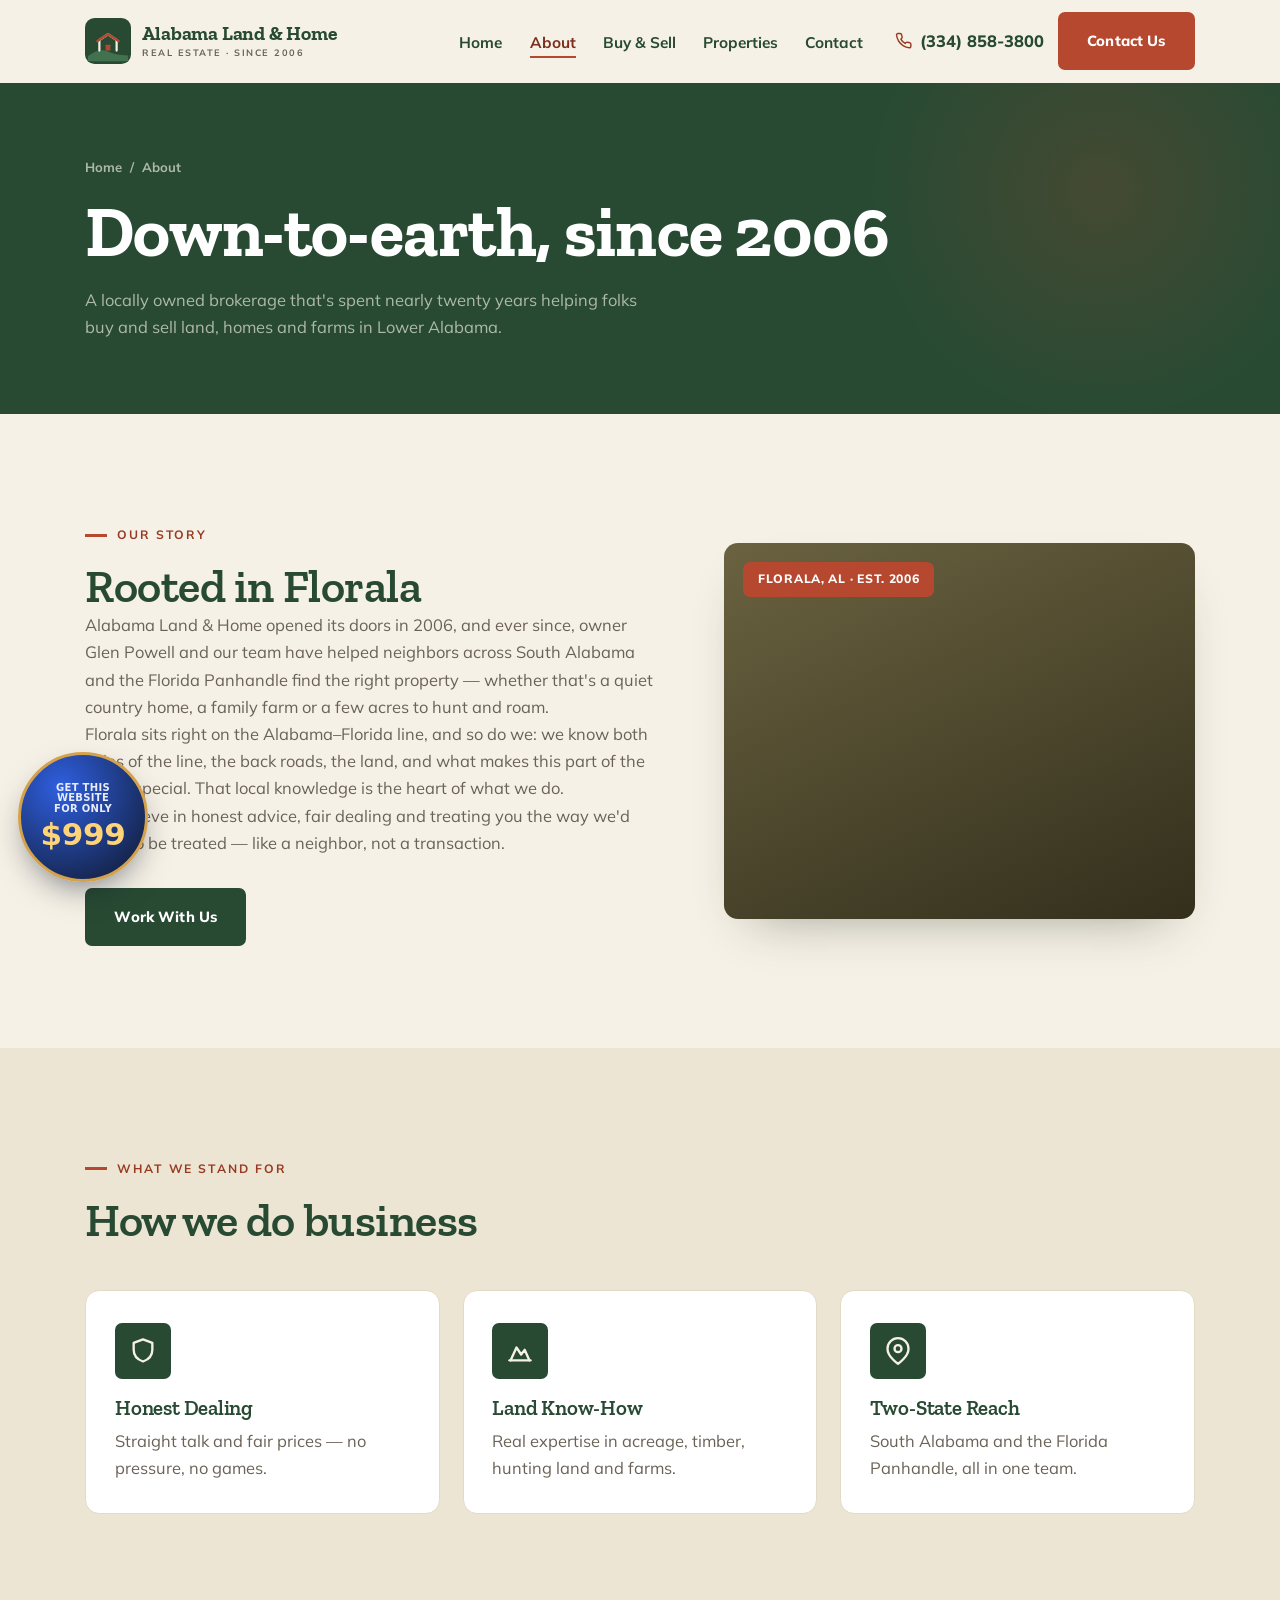
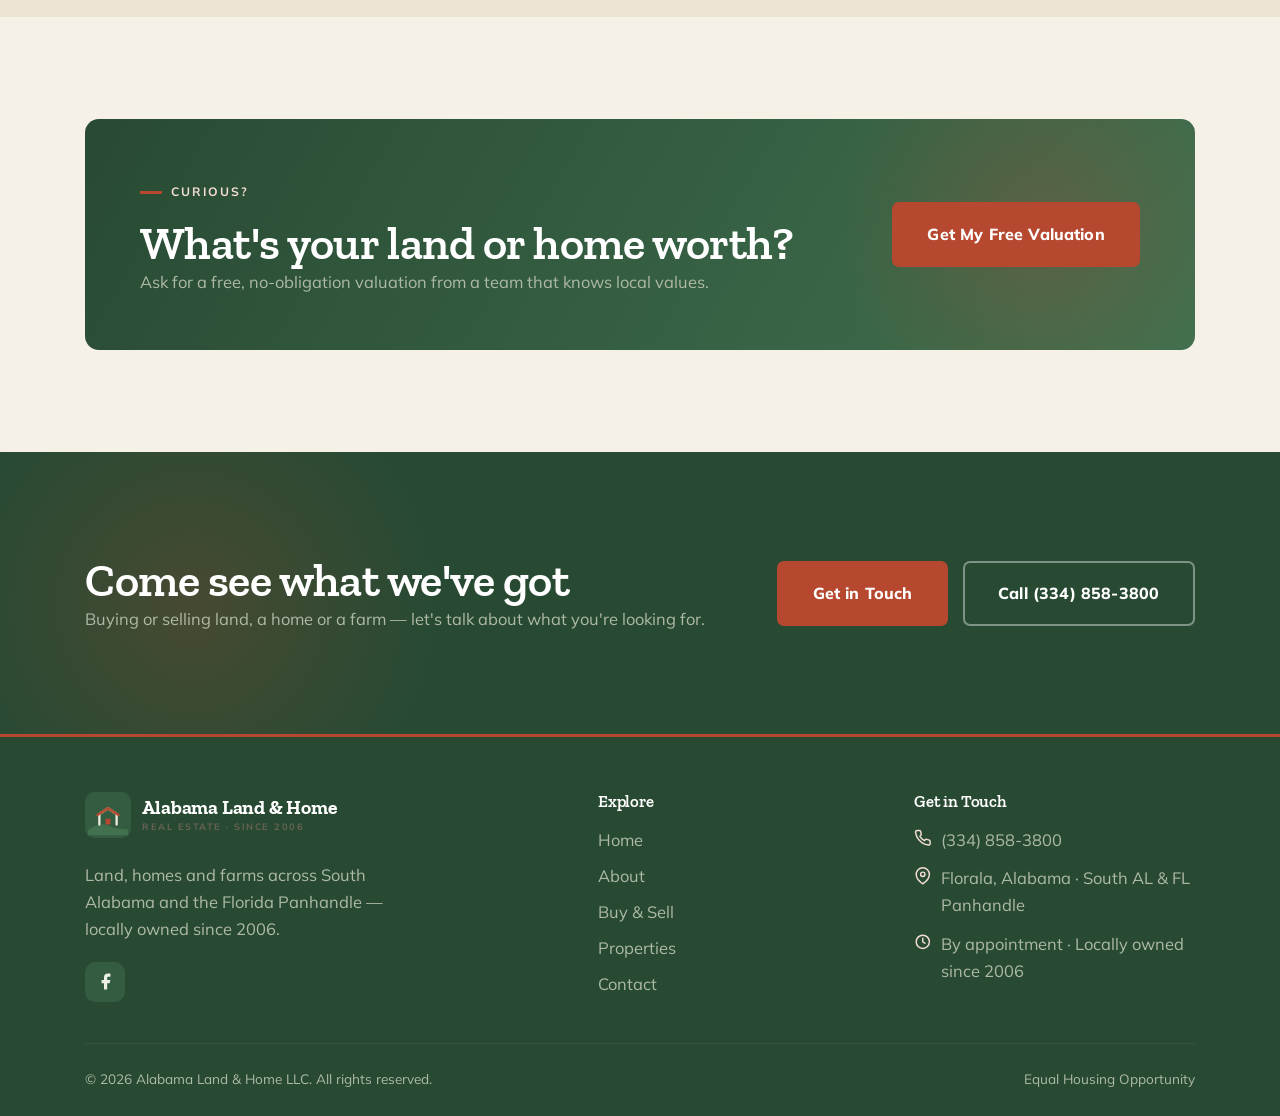
==== commit 148bbab7: "Add floating $999 Aurora upsell button (links to wizard) Co-Authored-By: Claude Opus 4.8 <noreply@an" ====
--- a/about.html
+++ b/about.html
@@ -175,5 +175,20 @@
   </nav>
 
   <script src="js/main.js" defer></script>
+
+  <!-- aurora-cta : agency upsell button -->
+  <a class="aurora-cta" href="https://auroraadv.co/?tab=wizard" target="_blank" rel="noopener" aria-label="Get this website for only $999 — built by Aurora">
+    <span class="aurora-cta__top">Get this website<br>for only</span>
+    <span class="aurora-cta__price">$999</span>
+  </a>
+  <style>
+  .aurora-cta{position:fixed;left:18px;bottom:18px;z-index:58;width:130px;height:130px;border-radius:50%;display:flex;flex-direction:column;align-items:center;justify-content:center;text-align:center;gap:3px;padding:8px;background:radial-gradient(circle at 32% 26%,#2f5fe0,#0f172a);color:#fff;text-decoration:none;border:3px solid #d4a24c;box-shadow:0 14px 32px -10px rgba(15,23,42,.55);font-family:system-ui,-apple-system,"Segoe UI",Roboto,sans-serif;line-height:1.08;transition:transform .2s ease,box-shadow .2s ease;}
+  .aurora-cta:hover{transform:translateY(-3px) scale(1.05);box-shadow:0 20px 40px -10px rgba(15,23,42,.6);}
+  .aurora-cta:focus-visible{outline:3px solid #d4a24c;outline-offset:3px;}
+  .aurora-cta__top{font-size:10px;font-weight:700;letter-spacing:.03em;text-transform:uppercase;color:#e8edf7;}
+  .aurora-cta__price{font-size:31px;font-weight:800;color:#ffd479;letter-spacing:-.01em;}
+  @media (max-width:760px){.aurora-cta{width:106px;height:106px;left:12px;bottom:68px;border-width:2px;}.aurora-cta__top{font-size:8.5px;}.aurora-cta__price{font-size:25px;}}
+  @media (prefers-reduced-motion:reduce){.aurora-cta{transition:none;}}
+  </style>
 </body>
 </html>
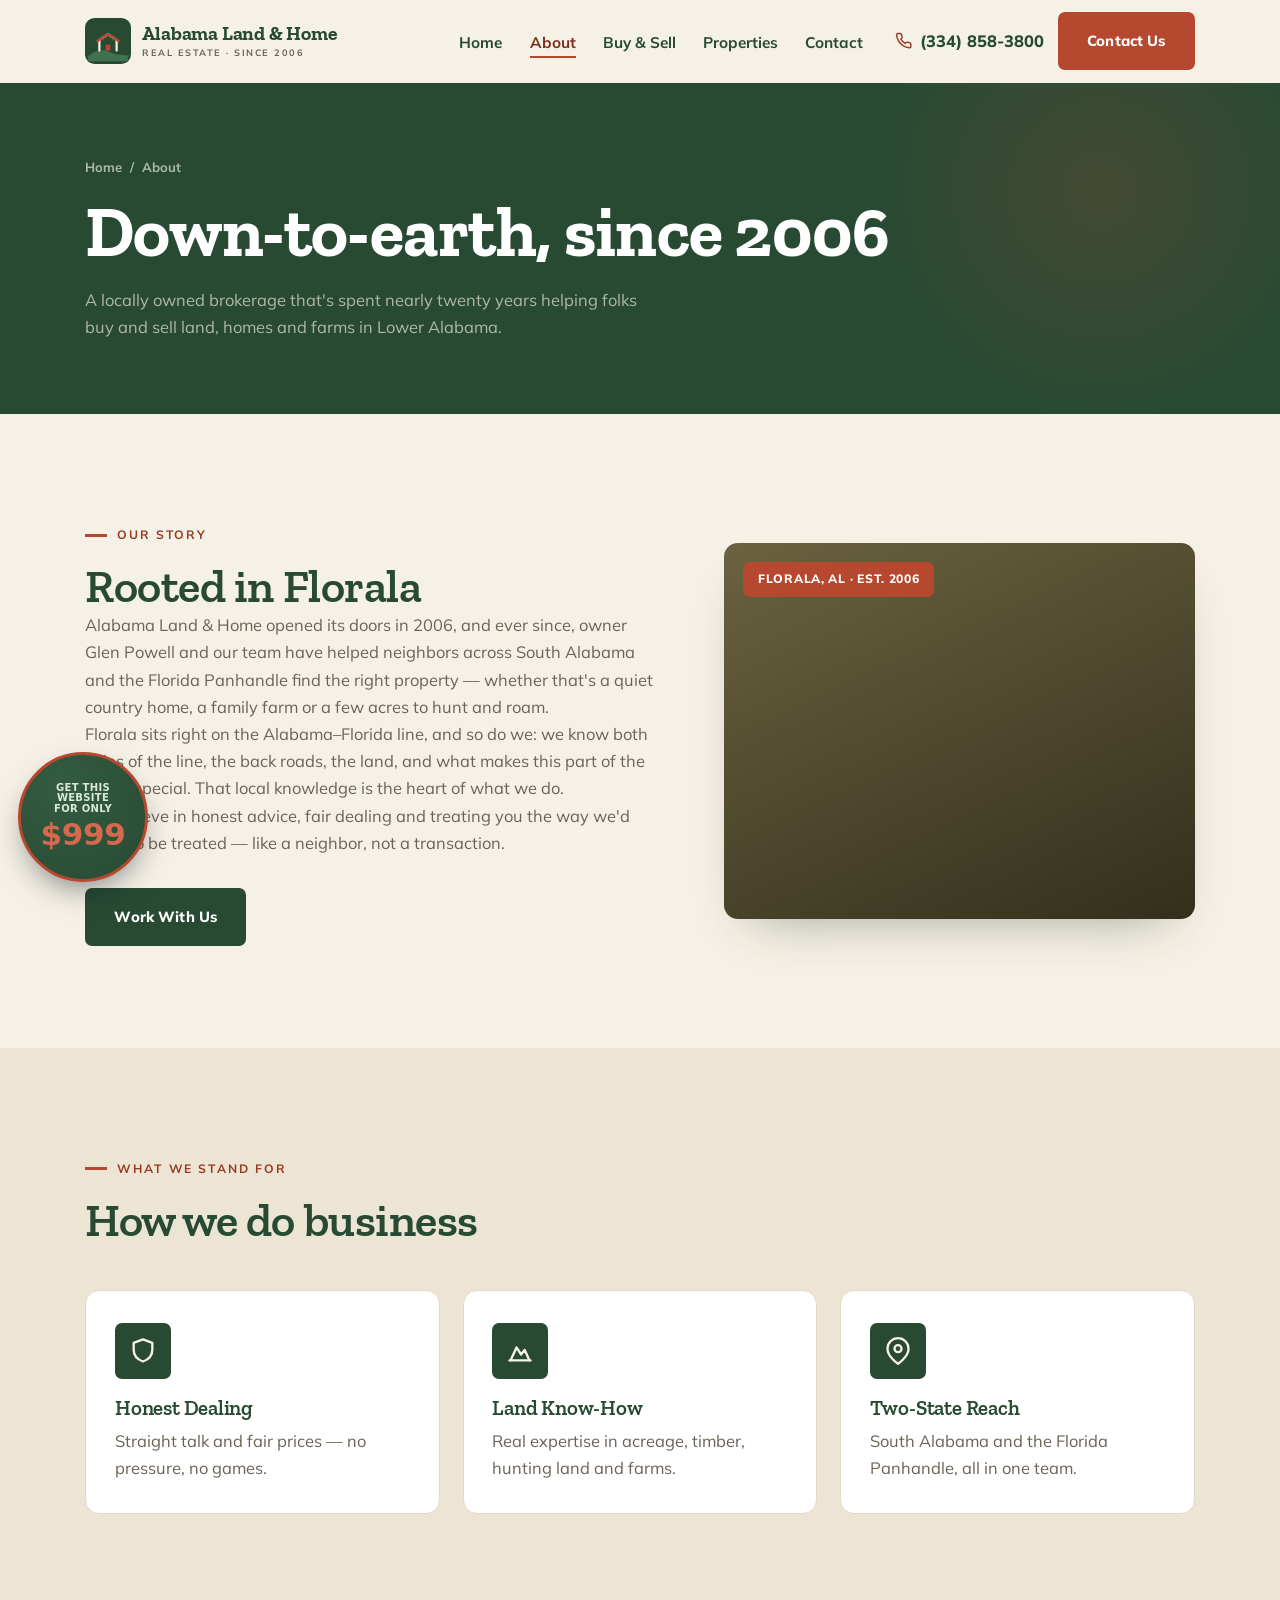
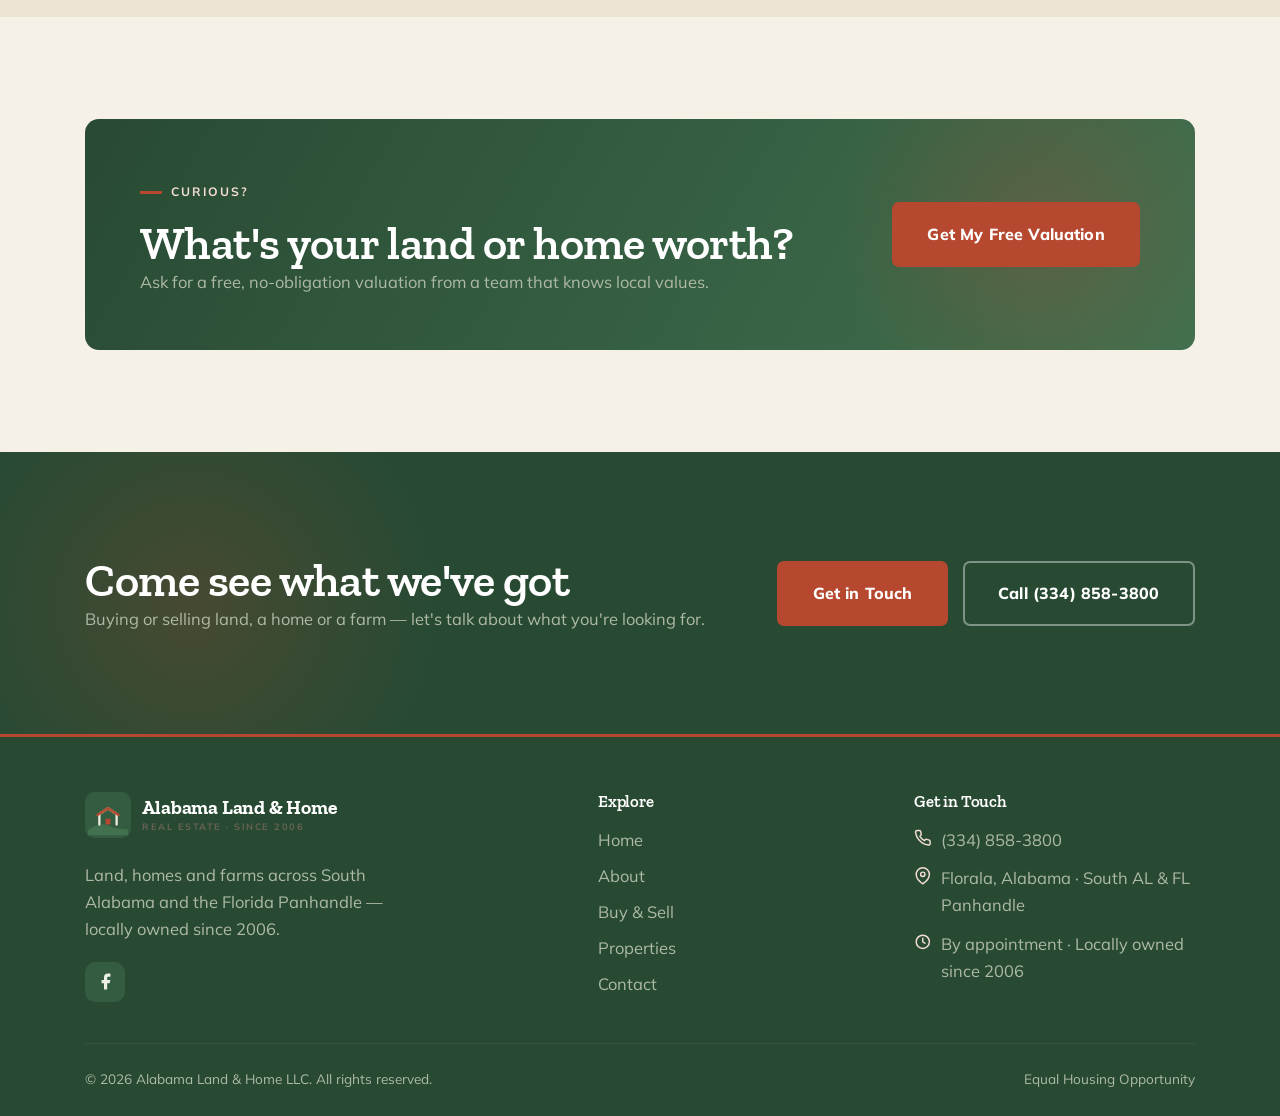
==== commit 0091b626: "Recolor $999 badge to match site palette Co-Authored-By: Claude Opus 4.8 <noreply@anthropic.com>" ====
--- a/about.html
+++ b/about.html
@@ -182,11 +182,11 @@
     <span class="aurora-cta__price">$999</span>
   </a>
   <style>
-  .aurora-cta{position:fixed;left:18px;bottom:18px;z-index:58;width:130px;height:130px;border-radius:50%;display:flex;flex-direction:column;align-items:center;justify-content:center;text-align:center;gap:3px;padding:8px;background:radial-gradient(circle at 32% 26%,#2f5fe0,#0f172a);color:#fff;text-decoration:none;border:3px solid #d4a24c;box-shadow:0 14px 32px -10px rgba(15,23,42,.55);font-family:system-ui,-apple-system,"Segoe UI",Roboto,sans-serif;line-height:1.08;transition:transform .2s ease,box-shadow .2s ease;}
+  .aurora-cta{position:fixed;left:18px;bottom:18px;z-index:58;width:130px;height:130px;border-radius:50%;display:flex;flex-direction:column;align-items:center;justify-content:center;text-align:center;gap:3px;padding:8px;background:radial-gradient(circle at 32% 26%,#335c41,#284a33);color:#fff;text-decoration:none;border:3px solid #b5482e;box-shadow:0 14px 32px -10px rgba(15,23,42,.55);font-family:system-ui,-apple-system,"Segoe UI",Roboto,sans-serif;line-height:1.08;transition:transform .2s ease,box-shadow .2s ease;}
   .aurora-cta:hover{transform:translateY(-3px) scale(1.05);box-shadow:0 20px 40px -10px rgba(15,23,42,.6);}
-  .aurora-cta:focus-visible{outline:3px solid #d4a24c;outline-offset:3px;}
-  .aurora-cta__top{font-size:10px;font-weight:700;letter-spacing:.03em;text-transform:uppercase;color:#e8edf7;}
-  .aurora-cta__price{font-size:31px;font-weight:800;color:#ffd479;letter-spacing:-.01em;}
+  .aurora-cta:focus-visible{outline:3px solid #b5482e;outline-offset:3px;}
+  .aurora-cta__top{font-size:10px;font-weight:700;letter-spacing:.03em;text-transform:uppercase;color:#dce8de;}
+  .aurora-cta__price{font-size:31px;font-weight:800;color:#d4694e;letter-spacing:-.01em;}
   @media (max-width:760px){.aurora-cta{width:106px;height:106px;left:12px;bottom:68px;border-width:2px;}.aurora-cta__top{font-size:8.5px;}.aurora-cta__price{font-size:25px;}}
   @media (prefers-reduced-motion:reduce){.aurora-cta{transition:none;}}
   </style>
